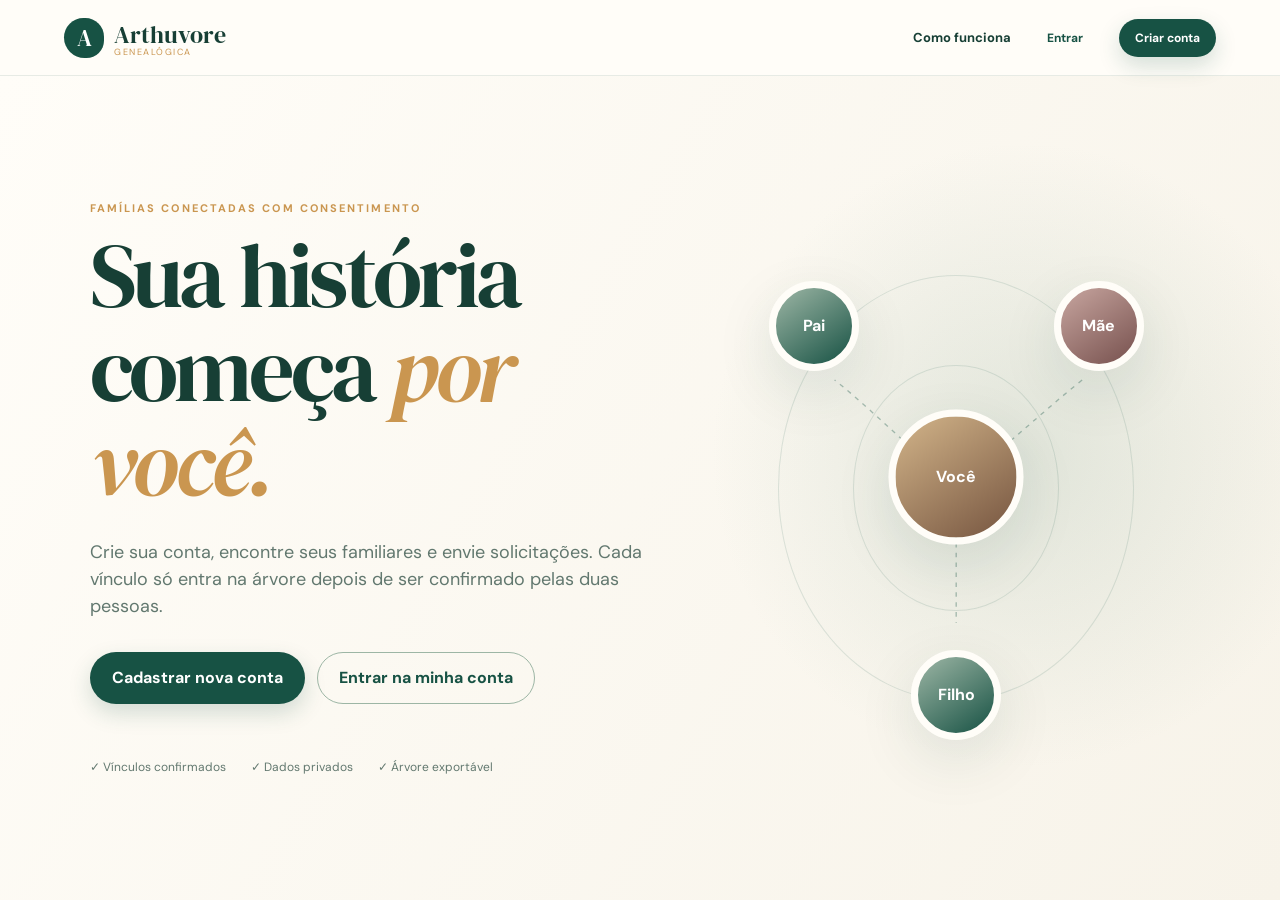
==== index.html @ c35ca026 "Use Apps Script for account authentication" ====
<!doctype html>
<html lang="pt-BR">
<head>
  <meta charset="UTF-8">
  <meta name="viewport" content="width=device-width, initial-scale=1">
  <meta name="description" content="Arthuvore Genealógica — construa sua árvore familiar por meio de conexões confirmadas.">
  <title>Arthuvore Genealógica</title>
  <link rel="preconnect" href="https://fonts.googleapis.com">
  <link rel="preconnect" href="https://fonts.gstatic.com" crossorigin>
  <link href="https://fonts.googleapis.com/css2?family=DM+Sans:wght@400;500;600;700&family=DM+Serif+Display&display=swap" rel="stylesheet">
  <link rel="stylesheet" href="styles.css">
</head>
<body>
  <header class="site-header">
    <a class="brand" href="#inicio" aria-label="Arthuvore Genealógica">
      <span class="brand-mark">A</span>
      <span>Arthuvore <small>Genealógica</small></span>
    </a>
    <nav id="public-nav">
      <a href="instrucoes.html">Como funciona</a>
      <button class="button button-ghost button-small" data-open-auth="login">Entrar</button>
      <button class="button button-primary button-small" data-open-auth="register">Criar conta</button>
    </nav>
    <nav id="private-nav" class="hidden">
      <button class="nav-notifications" id="open-requests" type="button">
        Solicitações <span id="request-badge">0</span>
      </button>
      <button class="button button-ghost button-small" id="logout-button" type="button">Sair</button>
    </nav>
  </header>

  <main>
    <section class="landing" id="public-view">
      <div class="landing-copy">
        <p class="eyebrow">Famílias conectadas com consentimento</p>
        <h1>Sua história começa <em>por você.</em></h1>
        <p>Crie sua conta, encontre seus familiares e envie solicitações. Cada vínculo só entra na árvore depois de ser confirmado pelas duas pessoas.</p>
        <div class="hero-actions">
          <button class="button button-primary" data-open-auth="register">Cadastrar nova conta</button>
          <button class="button button-secondary" data-open-auth="login">Entrar na minha conta</button>
        </div>
        <div class="trust-row">
          <span>✓ Vínculos confirmados</span>
          <span>✓ Dados privados</span>
          <span>✓ Árvore exportável</span>
        </div>
      </div>
      <div class="landing-tree" aria-hidden="true">
        <div class="tree-ring ring-one"></div>
        <div class="tree-ring ring-two"></div>
        <div class="landing-person lp-main">Você</div>
        <div class="landing-person lp-father">Pai</div>
        <div class="landing-person lp-mother">Mãe</div>
        <div class="landing-person lp-child">Filho</div>
        <svg viewBox="0 0 520 520"><path d="M260 255 C210 220 175 180 125 140 M260 255 C310 220 350 180 400 140 M260 255 C260 310 260 350 260 410"/></svg>
      </div>
    </section>

    <section class="dashboard hidden" id="dashboard">
      <aside class="dashboard-sidebar">
        <div class="profile-summary">
          <div class="profile-avatar" id="sidebar-avatar">?</div>
          <strong id="sidebar-name">Minha conta</strong>
          <span id="sidebar-meta"></span>
        </div>
        <div class="sidebar-actions">
          <button class="sidebar-button active" data-panel="tree-panel"><span>⌘</span> Minha árvore</button>
          <button class="sidebar-button" data-panel="connections-panel"><span>＋</span> Adicionar parente</button>
          <button class="sidebar-button" data-panel="requests-panel"><span>✉</span> Solicitações <i id="sidebar-badge">0</i></button>
          <button class="sidebar-button" data-panel="profile-panel"><span>○</span> Meu perfil</button>
        </div>
        <p class="sidebar-help">Cada conexão precisa ser aceita pela outra pessoa.</p>
      </aside>

      <div class="dashboard-content">
        <section class="dashboard-panel" id="tree-panel">
          <div class="panel-heading">
            <div>
              <p class="eyebrow">Visão familiar</p>
              <h2>Minha árvore</h2>
              <p>Exibindo inicialmente parentes a até três graus de distância.</p>
            </div>
            <div class="tree-controls">
              <label>Distância
                <select id="degree-select">
                  <option value="1">1 grau</option>
                  <option value="2">2 graus</option>
                  <option value="3" selected>3 graus</option>
                  <option value="4">4 graus</option>
                  <option value="5">5 graus</option>
                  <option value="6">6 graus</option>
                </select>
              </label>
              <button class="button button-secondary" id="export-svg">Exportar SVG</button>
            </div>
          </div>
          <div class="relationship-actions">
            <button class="quick-relation" data-relation="father"><span>＋</span><div><strong>Adicionar pai</strong><small id="father-status">Nenhum vínculo</small></div></button>
            <button class="quick-relation" data-relation="mother"><span>＋</span><div><strong>Adicionar mãe</strong><small id="mother-status">Nenhum vínculo</small></div></button>
            <button class="quick-relation" data-relation="child"><span>＋</span><div><strong>Adicionar filho</strong><small>Buscar e solicitar</small></div></button>
          </div>
          <div class="tree-canvas">
            <svg id="tree-svg" role="img" aria-label="Minha árvore genealógica"></svg>
            <div class="tree-empty" id="tree-empty">Seus vínculos confirmados aparecerão aqui.</div>
          </div>
        </section>

        <section class="dashboard-panel hidden" id="connections-panel">
          <div class="panel-heading">
            <div>
              <p class="eyebrow">Nova conexão</p>
              <h2>Adicionar um parente</h2>
              <p>Busque por nome e/ou ano de nascimento. A pessoa receberá uma solicitação antes do vínculo ser criado.</p>
            </div>
          </div>
          <div class="relation-picker" role="group" aria-label="Tipo de parentesco">
            <button class="relation-option selected" data-relation="father">Meu pai</button>
            <button class="relation-option" data-relation="mother">Minha mãe</button>
            <button class="relation-option" data-relation="child">Meu filho ou filha</button>
          </div>
          <div class="people-search">
            <label class="field"><span>Nome</span><input id="connection-name" placeholder="Nome ou sobrenome"></label>
            <label class="field"><span>Ano de nascimento</span><input id="connection-year" type="number" min="1800" max="2100" placeholder="Ex.: 1965"></label>
            <button class="button button-primary" id="connection-search">Buscar pessoas</button>
          </div>
          <p class="search-hint" id="connection-hint">Informe ao menos um dos filtros para começar.</p>
          <div class="connection-results" id="connection-results"></div>
        </section>

        <section class="dashboard-panel hidden" id="requests-panel">
          <div class="panel-heading">
            <div>
              <p class="eyebrow">Confirmações</p>
              <h2>Solicitações de parentesco</h2>
              <p>Aceite somente pessoas e relações que você reconhece.</p>
            </div>
          </div>
          <div class="request-tabs">
            <button class="active" data-request-tab="received">Recebidas</button>
            <button data-request-tab="sent">Enviadas</button>
          </div>
          <div class="requests-list" id="requests-list"></div>
        </section>

        <section class="dashboard-panel hidden" id="profile-panel">
          <div class="panel-heading">
            <div>
              <p class="eyebrow">Conta</p>
              <h2>Meu perfil</h2>
              <p>Estas informações ajudam seus familiares a identificar você nas buscas.</p>
            </div>
          </div>
          <form class="profile-form" id="profile-form">
            <div class="photo-field">
              <div class="photo-preview" id="profile-photo-preview"><span>+</span></div>
              <label class="button button-secondary button-small" for="profile-photo">Alterar foto</label>
              <input id="profile-photo" type="file" accept="image/jpeg,image/png,image/webp" hidden>
            </div>
            <label class="field full"><span>Nome completo</span><input id="profile-name" required maxlength="120"></label>
            <label class="field"><span>Ano de nascimento</span><input id="profile-year" required type="number" min="1800" max="2100"></label>
            <label class="field"><span>Sexo</span>
              <select id="profile-sex" required><option value="male">Masculino</option><option value="female">Feminino</option></select>
            </label>
            <label class="field full"><span>E-mail</span><input id="profile-email" type="email" disabled></label>
            <button class="button button-primary" type="submit">Salvar alterações</button>
            <p class="form-status" id="profile-status"></p>
          </form>
        </section>
      </div>
    </section>
  </main>

  <dialog id="auth-dialog">
    <form class="auth-card" id="auth-form">
      <button class="dialog-close" type="button" data-close-dialog>×</button>
      <p class="eyebrow" id="auth-eyebrow">Bem-vindo de volta</p>
      <h2 id="auth-title">Entrar na conta</h2>
      <div class="auth-register-fields hidden" id="auth-register-fields">
        <label class="field"><span>Nome completo</span><input id="auth-name" maxlength="120"></label>
        <div class="field-row">
          <label class="field"><span>Ano de nascimento</span><input id="auth-year" type="number" min="1800" max="2100"></label>
          <label class="field"><span>Sexo</span><select id="auth-sex"><option value="male">Masculino</option><option value="female">Feminino</option></select></label>
        </div>
      </div>
      <label class="field"><span>E-mail</span><input id="auth-email" type="email" required autocomplete="email"></label>
      <label class="field"><span>Senha</span><input id="auth-password" type="password" required minlength="8" autocomplete="current-password"></label>
      <button class="button button-primary full-width" id="auth-submit" type="submit">Entrar</button>
      <button class="auth-switch" id="auth-switch" type="button">Ainda não tenho conta</button>
      <p class="form-status" id="auth-status"></p>
    </form>
  </dialog>

  <dialog id="confirm-dialog">
    <form class="dialog-card" method="dialog">
      <button class="dialog-close" value="cancel">×</button>
      <p class="eyebrow">Confirmar conexão</p>
      <h2 id="confirm-title">Enviar solicitação?</h2>
      <p id="confirm-text"></p>
      <div class="dialog-actions">
        <button class="button button-secondary" value="cancel">Cancelar</button>
        <button class="button button-primary" id="confirm-send" value="default">Enviar solicitação</button>
      </div>
    </form>
  </dialog>

  <div class="toast" id="toast" role="status"></div>
  <script type="module" src="app.js"></script>
</body>
</html>
---- styles.css ----
:root {
  --ink: #173f35; --muted: #62786f; --forest: #175244; --dark: #0b392f;
  --sage: #9db6a5; --mint: #e8f0e9; --cream: #f7f3e9; --paper: #fffdf8;
  --gold: #ca9650; --line: #d9e3dc; --danger: #a44545;
  --shadow: 0 20px 60px rgba(16, 65, 52, .11); --radius: 22px;
}
* { box-sizing: border-box; }
html { scroll-behavior: smooth; }
body { margin: 0; color: var(--ink); background: var(--paper); font-family: "DM Sans", sans-serif; line-height: 1.5; }
button, input, select { font: inherit; }
button, a { -webkit-tap-highlight-color: transparent; }
a { color: inherit; text-decoration: none; }
.hidden { display: none !important; }
.site-header {
  height: 76px; padding: 0 clamp(20px, 5vw, 72px); display: flex; align-items: center; justify-content: space-between;
  position: sticky; top: 0; z-index: 20; background: rgba(255,253,248,.94); border-bottom: 1px solid rgba(23,82,68,.1); backdrop-filter: blur(15px);
}
.brand { display: flex; align-items: center; gap: 10px; font: 24px "DM Serif Display", serif; }
.brand small { display: block; margin-top: -5px; color: var(--gold); font: 9px "DM Sans"; letter-spacing: .17em; text-transform: uppercase; }
.brand-mark { width: 40px; height: 40px; display: grid; place-items: center; color: white; background: var(--forest); border-radius: 50% 48% 45% 53%; font-size: 23px; }
nav { display: flex; align-items: center; gap: 20px; font-size: 13px; font-weight: 700; }
nav a:hover { color: var(--gold); }
.button { padding: 13px 21px; border: 1px solid transparent; border-radius: 999px; cursor: pointer; font-weight: 700; transition: .2s; }
.button:hover { transform: translateY(-2px); }
.button-primary { color: white; background: var(--forest); box-shadow: 0 9px 22px rgba(23,82,68,.18); }
.button-secondary { color: var(--forest); background: transparent; border-color: var(--sage); }
.button-ghost { color: var(--forest); background: transparent; }
.button-small { padding: 9px 15px; font-size: 12px; }
.full-width { width: 100%; }
.nav-notifications { border: 0; color: var(--forest); background: none; cursor: pointer; font-weight: 700; }
.nav-notifications span, .sidebar-button i { min-width: 20px; height: 20px; padding: 0 5px; display: inline-grid; place-items: center; color: white; background: var(--gold); border-radius: 20px; font-size: 10px; font-style: normal; }
.eyebrow { margin: 0 0 12px; color: var(--gold); font-size: 11px; font-weight: 700; letter-spacing: .19em; text-transform: uppercase; }
h1, h2 { margin: 0; font-family: "DM Serif Display", serif; font-weight: 400; line-height: 1.05; }
h1 { font-size: clamp(56px, 7vw, 96px); letter-spacing: -.04em; }
h1 em { color: var(--gold); font-weight: 400; }
h2 { font-size: clamp(36px, 4vw, 55px); letter-spacing: -.025em; }

.landing {
  min-height: calc(100vh - 76px); padding: 70px clamp(24px, 7vw, 110px); display: grid;
  grid-template-columns: 1.1fr .9fr; align-items: center; gap: 60px; overflow: hidden;
  background: radial-gradient(circle at 80% 46%, rgba(157,182,165,.27), transparent 28%), linear-gradient(120deg, var(--paper), var(--cream));
}
.landing-copy > p:not(.eyebrow) { max-width: 680px; margin: 28px 0 32px; color: var(--muted); font-size: 18px; }
.hero-actions { display: flex; gap: 12px; flex-wrap: wrap; }
.trust-row { margin-top: 54px; display: flex; gap: 25px; color: var(--muted); font-size: 12px; }
.landing-tree { min-height: 560px; position: relative; }
.landing-tree svg { position: absolute; inset: 0; width: 100%; height: 100%; }
.landing-tree path { fill: none; stroke: rgba(23,82,68,.34); stroke-width: 1.5; stroke-dasharray: 5 6; }
.tree-ring { position: absolute; border: 1px solid rgba(23,82,68,.12); border-radius: 50%; }
.ring-one { inset: 12%; } .ring-two { inset: 28%; }
.landing-person {
  position: absolute; z-index: 2; width: 90px; height: 90px; display: grid; place-items: center; color: white;
  background: linear-gradient(145deg, var(--sage), var(--forest)); border: 7px solid var(--paper); border-radius: 50%; box-shadow: var(--shadow); font-weight: 700;
}
.lp-main { width: 135px; height: 135px; left: 50%; top: 48%; transform: translate(-50%,-50%); background: linear-gradient(145deg, #d3b58a, #75543f); }
.lp-father { left: 10%; top: 13%; }.lp-mother { right: 10%; top: 13%; background: linear-gradient(145deg, #c8a6a0, #76504d); }
.lp-child { left: 50%; bottom: 5%; transform: translateX(-50%); }

.dashboard { min-height: calc(100vh - 76px); display: grid; grid-template-columns: 260px 1fr; }
.dashboard-sidebar { padding: 35px 20px; color: white; background: var(--dark); }
.profile-summary { padding: 0 10px 28px; display: grid; justify-items: center; text-align: center; border-bottom: 1px solid rgba(255,255,255,.12); }
.profile-avatar, .mini-avatar {
  overflow: hidden; display: grid; place-items: center; color: white; background: var(--sage); border-radius: 50%; font-weight: 700;
}
.profile-avatar { width: 76px; height: 76px; margin-bottom: 12px; border: 4px solid rgba(255,255,255,.18); font-size: 21px; }
.profile-avatar img, .mini-avatar img, .photo-preview img { width: 100%; height: 100%; object-fit: cover; }
.profile-summary span { color: #9dbbb1; font-size: 11px; }
.sidebar-actions { display: grid; gap: 6px; margin-top: 26px; }
.sidebar-button { width: 100%; padding: 13px 12px; display: flex; align-items: center; gap: 11px; color: #bfd1ca; background: transparent; border: 0; border-radius: 10px; cursor: pointer; text-align: left; font-weight: 600; }
.sidebar-button.active, .sidebar-button:hover { color: white; background: rgba(255,255,255,.1); }
.sidebar-button i { margin-left: auto; }
.sidebar-help { margin: 40px 12px 0; color: #83a59a; font-size: 11px; }
.dashboard-content { min-width: 0; padding: 55px clamp(25px, 5vw, 70px); background: var(--cream); }
.dashboard-panel { max-width: 1250px; margin: 0 auto; }
.panel-heading { margin-bottom: 35px; display: flex; align-items: end; justify-content: space-between; gap: 30px; }
.panel-heading p:last-child { margin: 10px 0 0; color: var(--muted); }
.tree-controls { display: flex; align-items: end; gap: 10px; flex-wrap: wrap; }
.tree-controls label { display: grid; gap: 5px; color: var(--muted); font-size: 10px; font-weight: 700; text-transform: uppercase; }
select, .field input {
  min-height: 48px; padding: 0 14px; color: var(--ink); background: white; border: 1px solid var(--line); border-radius: 11px; outline: none;
}
select:focus, .field input:focus { border-color: var(--forest); box-shadow: 0 0 0 3px rgba(23,82,68,.1); }
.relationship-actions { margin-bottom: 18px; display: grid; grid-template-columns: repeat(3, 1fr); gap: 12px; }
.quick-relation { padding: 16px; display: flex; align-items: center; gap: 12px; color: var(--ink); background: var(--paper); border: 1px solid var(--line); border-radius: 14px; cursor: pointer; text-align: left; }
.quick-relation:hover { border-color: var(--gold); }
.quick-relation > span { width: 35px; height: 35px; display: grid; place-items: center; color: var(--forest); background: var(--mint); border-radius: 50%; font-size: 20px; }
.quick-relation div { display: grid; }.quick-relation small { color: var(--muted); }
.tree-canvas { min-height: 540px; position: relative; overflow: auto; background: var(--paper); border: 1px solid var(--line); border-radius: var(--radius); box-shadow: var(--shadow); }
#tree-svg { min-height: 540px; display: block; }
.tree-empty { position: absolute; inset: 0; display: grid; place-items: center; color: var(--muted); }
.tree-edge { fill: none; stroke: #9cb7ac; stroke-width: 1.5; }
.tree-node circle { fill: var(--paper); stroke: var(--forest); stroke-width: 3; }
.tree-node.focus circle { fill: var(--forest); }
.tree-node text { fill: var(--ink); font-family: "DM Sans"; text-anchor: middle; }
.tree-node.focus text { fill: white; }
.node-name { font-size: 12px; font-weight: 700; }.node-meta { fill: var(--muted); font-size: 10px; }

.relation-picker { margin-bottom: 25px; display: flex; gap: 10px; flex-wrap: wrap; }
.relation-option { padding: 12px 20px; color: var(--muted); background: white; border: 1px solid var(--line); border-radius: 999px; cursor: pointer; font-weight: 700; }
.relation-option.selected { color: white; background: var(--forest); border-color: var(--forest); }
.people-search { padding: 25px; display: grid; grid-template-columns: 1fr 220px auto; align-items: end; gap: 15px; background: var(--paper); border: 1px solid var(--line); border-radius: var(--radius); }
.field { display: grid; gap: 7px; }.field > span { color: var(--muted); font-size: 11px; font-weight: 700; }
.search-hint { color: var(--muted); font-size: 12px; }
.connection-results, .requests-list { display: grid; gap: 10px; }
.connection-card, .request-card { padding: 18px 20px; display: flex; align-items: center; justify-content: space-between; gap: 20px; background: var(--paper); border: 1px solid var(--line); border-radius: 15px; }
.result-person { display: flex; align-items: center; gap: 13px; }
.mini-avatar { width: 48px; height: 48px; flex: 0 0 48px; }
.result-person > div:last-child { display: grid; }.result-person span { color: var(--muted); font-size: 12px; }
.empty-card { padding: 40px; color: var(--muted); background: rgba(255,255,255,.5); border: 1px dashed var(--sage); border-radius: 15px; text-align: center; }
.request-tabs { margin-bottom: 20px; display: flex; gap: 15px; border-bottom: 1px solid var(--line); }
.request-tabs button { padding: 12px 2px; color: var(--muted); background: none; border: 0; border-bottom: 2px solid transparent; cursor: pointer; font-weight: 700; }
.request-tabs button.active { color: var(--forest); border-color: var(--forest); }
.request-actions { display: flex; align-items: center; gap: 8px; }
.request-status { padding: 6px 10px; border-radius: 20px; font-size: 10px; font-weight: 700; text-transform: uppercase; }
.status-pending { color: #8a642f; background: #faedcf; }.status-accepted { color: var(--forest); background: var(--mint); }.status-rejected { color: var(--danger); background: #f7dfdf; }
.profile-form { max-width: 760px; padding: 30px; display: grid; grid-template-columns: 1fr 1fr; gap: 20px; background: var(--paper); border: 1px solid var(--line); border-radius: var(--radius); box-shadow: var(--shadow); }
.full { grid-column: 1 / -1; }
.photo-field { grid-column: 1 / -1; display: flex; align-items: center; gap: 12px; }
.photo-preview { width: 72px; height: 72px; overflow: hidden; display: grid; place-items: center; background: var(--mint); border-radius: 50%; font-weight: 700; }

dialog { width: min(520px, calc(100% - 28px)); padding: 0; border: 0; border-radius: var(--radius); box-shadow: 0 30px 100px rgba(0,0,0,.3); }
dialog::backdrop { background: rgba(7,35,29,.65); backdrop-filter: blur(5px); }
.auth-card, .dialog-card { position: relative; padding: 34px; display: grid; gap: 17px; }
.dialog-close { position: absolute; right: 16px; top: 12px; border: 0; color: var(--muted); background: none; cursor: pointer; font-size: 28px; }
.auth-card h2, .dialog-card h2 { font-size: 40px; }
.field-row { display: grid; grid-template-columns: 1fr 1fr; gap: 12px; }
.auth-switch { border: 0; color: var(--forest); background: none; cursor: pointer; font-weight: 700; }
.dialog-actions { display: flex; justify-content: flex-end; gap: 10px; }
.form-status { min-height: 18px; margin: 0; color: var(--muted); font-size: 12px; }.form-status.error { color: var(--danger); }.form-status.success { color: var(--forest); }
.toast { position: fixed; right: 20px; bottom: 20px; z-index: 50; padding: 13px 18px; color: white; background: var(--forest); border-radius: 12px; box-shadow: var(--shadow); opacity: 0; transform: translateY(15px); pointer-events: none; transition: .25s; }
.toast.show { opacity: 1; transform: none; }

@media (max-width: 960px) {
  .landing { grid-template-columns: 1fr; }.landing-tree { min-height: 430px; }
  .dashboard { grid-template-columns: 1fr; }.dashboard-sidebar { padding: 15px; position: sticky; top: 76px; z-index: 10; }
  .profile-summary, .sidebar-help { display: none; }.sidebar-actions { margin: 0; grid-template-columns: repeat(4, 1fr); }
  .sidebar-button { justify-content: center; font-size: 0; }.sidebar-button span { font-size: 18px; }
  .people-search { grid-template-columns: 1fr 1fr; }.people-search .button { grid-column: 1 / -1; }
  .panel-heading { align-items: start; flex-direction: column; }.relationship-actions { grid-template-columns: 1fr; }
}
@media (max-width: 640px) {
  .site-header { padding: 0 14px; }.brand { font-size: 19px; }#public-nav > a { display: none; }
  .landing { min-height: auto; padding: 55px 20px; }.landing-tree { min-height: 350px; }.landing-person { width: 70px; height: 70px; font-size: 12px; }.lp-main { width: 105px; height: 105px; }
  .trust-row { align-items: start; flex-direction: column; gap: 9px; }.dashboard-content { padding: 40px 18px; }
  .sidebar-actions { gap: 3px; }.people-search, .profile-form { grid-template-columns: 1fr; padding: 20px; }
  .people-search .button, .full, .photo-field { grid-column: 1; }.connection-card, .request-card { align-items: stretch; flex-direction: column; }
  .request-actions { justify-content: flex-end; }.field-row { grid-template-columns: 1fr; }
}
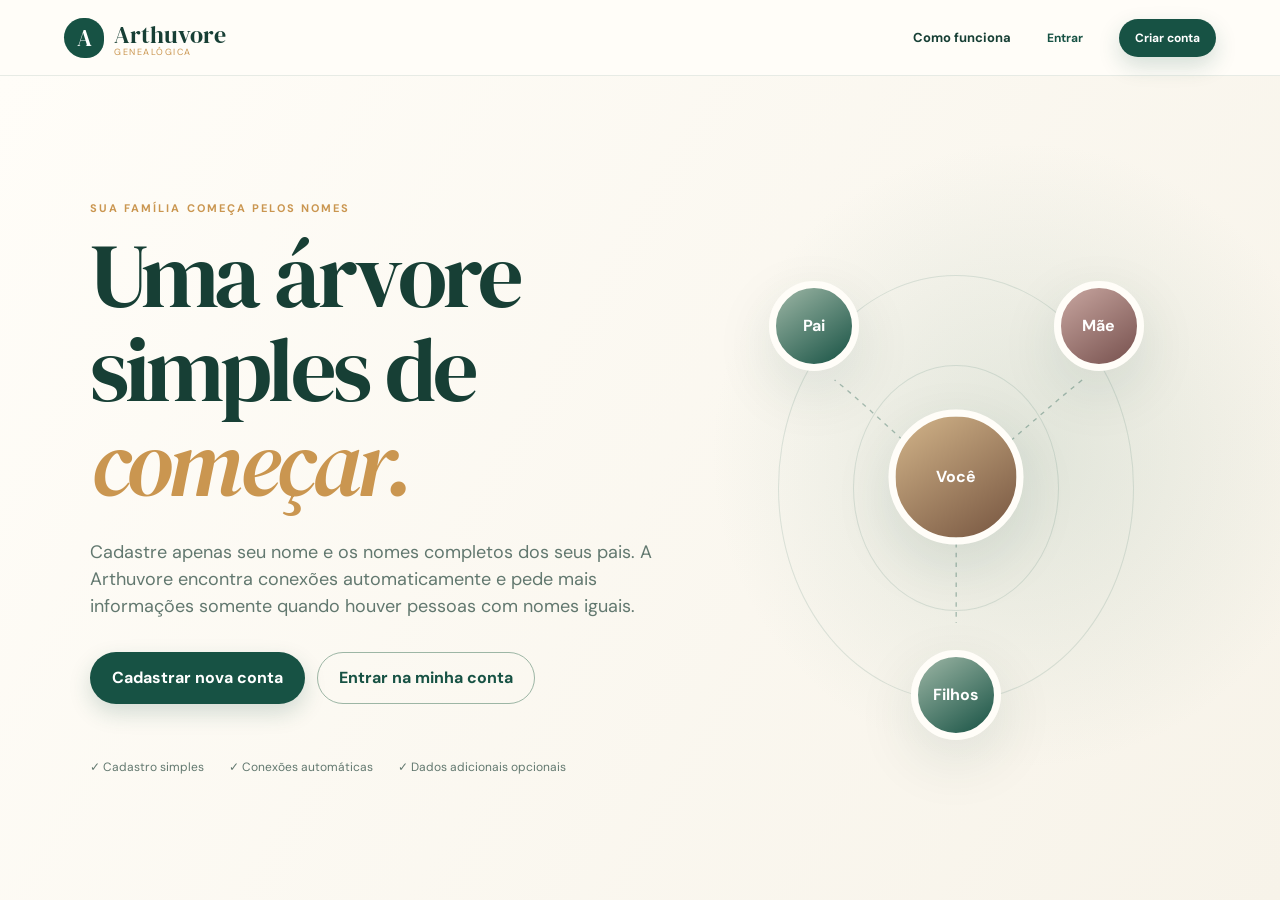
==== commit 1c8a2da9: "Match family relationships by names and optional details" ====
--- a/index.html
+++ b/index.html
@@ -3,12 +3,12 @@
 <head>
   <meta charset="UTF-8">
   <meta name="viewport" content="width=device-width, initial-scale=1">
-  <meta name="description" content="Arthuvore Genealógica — construa sua árvore familiar por meio de conexões confirmadas.">
+  <meta name="description" content="Arthuvore Genealógica — construa sua árvore familiar pelo nome das pessoas.">
   <title>Arthuvore Genealógica</title>
   <link rel="preconnect" href="https://fonts.googleapis.com">
   <link rel="preconnect" href="https://fonts.gstatic.com" crossorigin>
   <link href="https://fonts.googleapis.com/css2?family=DM+Sans:wght@400;500;600;700&family=DM+Serif+Display&display=swap" rel="stylesheet">
-  <link rel="stylesheet" href="styles.css">
+  <link rel="stylesheet" href="styles.css?v=20260618-3">
 </head>
 <body>
   <header class="site-header">
@@ -22,9 +22,6 @@
       <button class="button button-primary button-small" data-open-auth="register">Criar conta</button>
     </nav>
     <nav id="private-nav" class="hidden">
-      <button class="nav-notifications" id="open-requests" type="button">
-        Solicitações <span id="request-badge">0</span>
-      </button>
       <button class="button button-ghost button-small" id="logout-button" type="button">Sair</button>
     </nav>
   </header>
@@ -32,26 +29,25 @@
   <main>
     <section class="landing" id="public-view">
       <div class="landing-copy">
-        <p class="eyebrow">Famílias conectadas com consentimento</p>
-        <h1>Sua história começa <em>por você.</em></h1>
-        <p>Crie sua conta, encontre seus familiares e envie solicitações. Cada vínculo só entra na árvore depois de ser confirmado pelas duas pessoas.</p>
+        <p class="eyebrow">Sua família começa pelos nomes</p>
+        <h1>Uma árvore simples de <em>começar.</em></h1>
+        <p>Cadastre apenas seu nome e os nomes completos dos seus pais. A Arthuvore encontra conexões automaticamente e pede mais informações somente quando houver pessoas com nomes iguais.</p>
         <div class="hero-actions">
           <button class="button button-primary" data-open-auth="register">Cadastrar nova conta</button>
           <button class="button button-secondary" data-open-auth="login">Entrar na minha conta</button>
         </div>
         <div class="trust-row">
-          <span>✓ Vínculos confirmados</span>
-          <span>✓ Dados privados</span>
-          <span>✓ Árvore exportável</span>
+          <span>✓ Cadastro simples</span>
+          <span>✓ Conexões automáticas</span>
+          <span>✓ Dados adicionais opcionais</span>
         </div>
       </div>
       <div class="landing-tree" aria-hidden="true">
-        <div class="tree-ring ring-one"></div>
-        <div class="tree-ring ring-two"></div>
+        <div class="tree-ring ring-one"></div><div class="tree-ring ring-two"></div>
         <div class="landing-person lp-main">Você</div>
         <div class="landing-person lp-father">Pai</div>
         <div class="landing-person lp-mother">Mãe</div>
-        <div class="landing-person lp-child">Filho</div>
+        <div class="landing-person lp-child">Filhos</div>
         <svg viewBox="0 0 520 520"><path d="M260 255 C210 220 175 180 125 140 M260 255 C310 220 350 180 400 140 M260 255 C260 310 260 350 260 410"/></svg>
       </div>
     </section>
@@ -65,11 +61,9 @@
         </div>
         <div class="sidebar-actions">
           <button class="sidebar-button active" data-panel="tree-panel"><span>⌘</span> Minha árvore</button>
-          <button class="sidebar-button" data-panel="connections-panel"><span>＋</span> Adicionar parente</button>
-          <button class="sidebar-button" data-panel="requests-panel"><span>✉</span> Solicitações <i id="sidebar-badge">0</i></button>
-          <button class="sidebar-button" data-panel="profile-panel"><span>○</span> Meu perfil</button>
+          <button class="sidebar-button" data-panel="profile-panel"><span>○</span> Meus dados</button>
         </div>
-        <p class="sidebar-help">Cada conexão precisa ser aceita pela outra pessoa.</p>
+        <p class="sidebar-help">Quanto mais detalhes opcionais forem informados, mais precisa será a correspondência.</p>
       </aside>
 
       <div class="dashboard-content">
@@ -78,92 +72,82 @@
             <div>
               <p class="eyebrow">Visão familiar</p>
               <h2>Minha árvore</h2>
-              <p>Exibindo inicialmente parentes a até três graus de distância.</p>
+              <p>Exibindo inicialmente familiares a até três graus de distância.</p>
             </div>
             <div class="tree-controls">
               <label>Distância
                 <select id="degree-select">
-                  <option value="1">1 grau</option>
-                  <option value="2">2 graus</option>
-                  <option value="3" selected>3 graus</option>
-                  <option value="4">4 graus</option>
-                  <option value="5">5 graus</option>
-                  <option value="6">6 graus</option>
+                  <option value="1">1 grau</option><option value="2">2 graus</option>
+                  <option value="3" selected>3 graus</option><option value="4">4 graus</option>
+                  <option value="5">5 graus</option><option value="6">6 graus</option>
                 </select>
               </label>
               <button class="button button-secondary" id="export-svg">Exportar SVG</button>
             </div>
           </div>
-          <div class="relationship-actions">
-            <button class="quick-relation" data-relation="father"><span>＋</span><div><strong>Adicionar pai</strong><small id="father-status">Nenhum vínculo</small></div></button>
-            <button class="quick-relation" data-relation="mother"><span>＋</span><div><strong>Adicionar mãe</strong><small id="mother-status">Nenhum vínculo</small></div></button>
-            <button class="quick-relation" data-relation="child"><span>＋</span><div><strong>Adicionar filho</strong><small>Buscar e solicitar</small></div></button>
+
+          <div class="ambiguity-banner hidden" id="ambiguity-banner">
+            <strong>Precisamos de mais informações</strong>
+            <p id="ambiguity-message"></p>
+            <button class="button button-secondary button-small" data-panel="profile-panel">Adicionar detalhes</button>
           </div>
+
+          <div class="parent-summary">
+            <article><span>Pai</span><strong id="father-status">Não informado</strong><small id="father-detail"></small></article>
+            <article><span>Mãe</span><strong id="mother-status">Não informada</strong><small id="mother-detail"></small></article>
+          </div>
+
           <div class="tree-canvas">
             <svg id="tree-svg" role="img" aria-label="Minha árvore genealógica"></svg>
-            <div class="tree-empty" id="tree-empty">Seus vínculos confirmados aparecerão aqui.</div>
+            <div class="tree-empty" id="tree-empty">As conexões encontradas aparecerão aqui.</div>
           </div>
-        </section>
-
-        <section class="dashboard-panel hidden" id="connections-panel">
-          <div class="panel-heading">
-            <div>
-              <p class="eyebrow">Nova conexão</p>
-              <h2>Adicionar um parente</h2>
-              <p>Busque por nome e/ou ano de nascimento. A pessoa receberá uma solicitação antes do vínculo ser criado.</p>
-            </div>
-          </div>
-          <div class="relation-picker" role="group" aria-label="Tipo de parentesco">
-            <button class="relation-option selected" data-relation="father">Meu pai</button>
-            <button class="relation-option" data-relation="mother">Minha mãe</button>
-            <button class="relation-option" data-relation="child">Meu filho ou filha</button>
-          </div>
-          <div class="people-search">
-            <label class="field"><span>Nome</span><input id="connection-name" placeholder="Nome ou sobrenome"></label>
-            <label class="field"><span>Ano de nascimento</span><input id="connection-year" type="number" min="1800" max="2100" placeholder="Ex.: 1965"></label>
-            <button class="button button-primary" id="connection-search">Buscar pessoas</button>
-          </div>
-          <p class="search-hint" id="connection-hint">Informe ao menos um dos filtros para começar.</p>
-          <div class="connection-results" id="connection-results"></div>
-        </section>
-
-        <section class="dashboard-panel hidden" id="requests-panel">
-          <div class="panel-heading">
-            <div>
-              <p class="eyebrow">Confirmações</p>
-              <h2>Solicitações de parentesco</h2>
-              <p>Aceite somente pessoas e relações que você reconhece.</p>
-            </div>
-          </div>
-          <div class="request-tabs">
-            <button class="active" data-request-tab="received">Recebidas</button>
-            <button data-request-tab="sent">Enviadas</button>
-          </div>
-          <div class="requests-list" id="requests-list"></div>
         </section>
 
         <section class="dashboard-panel hidden" id="profile-panel">
           <div class="panel-heading">
             <div>
-              <p class="eyebrow">Conta</p>
-              <h2>Meu perfil</h2>
-              <p>Estas informações ajudam seus familiares a identificar você nas buscas.</p>
+              <p class="eyebrow">Edição</p>
+              <h2>Meus dados</h2>
+              <p>Nome e parentes são os únicos dados obrigatórios. Datas e documentos são opcionais e ajudam a diferenciar homônimos.</p>
             </div>
           </div>
-          <form class="profile-form" id="profile-form">
-            <div class="photo-field">
-              <div class="photo-preview" id="profile-photo-preview"><span>+</span></div>
-              <label class="button button-secondary button-small" for="profile-photo">Alterar foto</label>
-              <input id="profile-photo" type="file" accept="image/jpeg,image/png,image/webp" hidden>
+
+          <form class="profile-form expanded-profile" id="profile-form">
+            <div class="form-section-title full">
+              <span>Seu perfil</span>
+              <p>Informações que ajudam seus parentes a encontrar a pessoa correta.</p>
             </div>
-            <label class="field full"><span>Nome completo</span><input id="profile-name" required maxlength="120"></label>
-            <label class="field"><span>Ano de nascimento</span><input id="profile-year" required type="number" min="1800" max="2100"></label>
-            <label class="field"><span>Sexo</span>
-              <select id="profile-sex" required><option value="male">Masculino</option><option value="female">Feminino</option></select>
-            </label>
+            <label class="field full"><span>Seu nome completo *</span><input id="profile-name" required maxlength="120"></label>
+            <label class="field"><span>Ano de nascimento</span><input id="profile-year" type="number" min="1800" max="2100" placeholder="Opcional"></label>
+            <label class="field"><span>Mês de nascimento</span><select id="profile-month"><option value="">Não informado</option></select></label>
+            <label class="field"><span>Dia de nascimento</span><input id="profile-day" type="number" min="1" max="31" placeholder="Opcional"></label>
+            <label class="field"><span>Documento de identificação</span><input id="profile-document" maxlength="40" placeholder="Opcional e privado"></label>
             <label class="field full"><span>E-mail</span><input id="profile-email" type="email" disabled></label>
-            <button class="button button-primary" type="submit">Salvar alterações</button>
-            <p class="form-status" id="profile-status"></p>
+
+            <div class="form-section-title full">
+              <span>Seu pai</span>
+              <p>Se houver mais de uma pessoa com o mesmo nome, adicione os detalhes que souber.</p>
+            </div>
+            <label class="field full"><span>Nome completo do pai *</span><input id="father-name" required maxlength="120"></label>
+            <label class="field"><span>Ano de nascimento do pai</span><input id="father-year" type="number" min="1800" max="2100" placeholder="Opcional"></label>
+            <label class="field"><span>Mês</span><select id="father-month"><option value="">Não informado</option></select></label>
+            <label class="field"><span>Dia</span><input id="father-day" type="number" min="1" max="31" placeholder="Opcional"></label>
+            <label class="field"><span>Documento do pai</span><input id="father-document" maxlength="40" placeholder="Opcional"></label>
+
+            <div class="form-section-title full">
+              <span>Sua mãe</span>
+              <p>Os mesmos detalhes podem ser usados para diferenciar pessoas com nomes iguais.</p>
+            </div>
+            <label class="field full"><span>Nome completo da mãe *</span><input id="mother-name" required maxlength="120"></label>
+            <label class="field"><span>Ano de nascimento da mãe</span><input id="mother-year" type="number" min="1800" max="2100" placeholder="Opcional"></label>
+            <label class="field"><span>Mês</span><select id="mother-month"><option value="">Não informado</option></select></label>
+            <label class="field"><span>Dia</span><input id="mother-day" type="number" min="1" max="31" placeholder="Opcional"></label>
+            <label class="field"><span>Documento da mãe</span><input id="mother-document" maxlength="40" placeholder="Opcional"></label>
+
+            <div class="full profile-actions">
+              <button class="button button-primary" type="submit">Salvar e recalcular árvore</button>
+              <p class="form-status" id="profile-status"></p>
+            </div>
           </form>
         </section>
       </div>
@@ -176,34 +160,20 @@
       <p class="eyebrow" id="auth-eyebrow">Bem-vindo de volta</p>
       <h2 id="auth-title">Entrar na conta</h2>
       <div class="auth-register-fields hidden" id="auth-register-fields">
-        <label class="field"><span>Nome completo</span><input id="auth-name" maxlength="120"></label>
-        <div class="field-row">
-          <label class="field"><span>Ano de nascimento</span><input id="auth-year" type="number" min="1800" max="2100"></label>
-          <label class="field"><span>Sexo</span><select id="auth-sex"><option value="male">Masculino</option><option value="female">Feminino</option></select></label>
-        </div>
+        <label class="field"><span>Seu nome completo</span><input id="auth-name" maxlength="120"></label>
+        <label class="field"><span>Nome completo do seu pai</span><input id="auth-father-name" maxlength="120"></label>
+        <label class="field"><span>Nome completo da sua mãe</span><input id="auth-mother-name" maxlength="120"></label>
       </div>
       <label class="field"><span>E-mail</span><input id="auth-email" type="email" required autocomplete="email"></label>
       <label class="field"><span>Senha</span><input id="auth-password" type="password" required minlength="8" autocomplete="current-password"></label>
+      <label class="field" id="auth-confirm-field"><span>Confirmar senha</span><input id="auth-confirm-password" type="password" minlength="8" autocomplete="new-password"></label>
       <button class="button button-primary full-width" id="auth-submit" type="submit">Entrar</button>
       <button class="auth-switch" id="auth-switch" type="button">Ainda não tenho conta</button>
       <p class="form-status" id="auth-status"></p>
     </form>
   </dialog>
 
-  <dialog id="confirm-dialog">
-    <form class="dialog-card" method="dialog">
-      <button class="dialog-close" value="cancel">×</button>
-      <p class="eyebrow">Confirmar conexão</p>
-      <h2 id="confirm-title">Enviar solicitação?</h2>
-      <p id="confirm-text"></p>
-      <div class="dialog-actions">
-        <button class="button button-secondary" value="cancel">Cancelar</button>
-        <button class="button button-primary" id="confirm-send" value="default">Enviar solicitação</button>
-      </div>
-    </form>
-  </dialog>
-
   <div class="toast" id="toast" role="status"></div>
-  <script type="module" src="app.js"></script>
+  <script type="module" src="app.js?v=20260618-3"></script>
 </body>
 </html>
--- a/styles.css
+++ b/styles.css
@@ -114,13 +114,30 @@
 .request-status { padding: 6px 10px; border-radius: 20px; font-size: 10px; font-weight: 700; text-transform: uppercase; }
 .status-pending { color: #8a642f; background: #faedcf; }.status-accepted { color: var(--forest); background: var(--mint); }.status-rejected { color: var(--danger); background: #f7dfdf; }
 .profile-form { max-width: 760px; padding: 30px; display: grid; grid-template-columns: 1fr 1fr; gap: 20px; background: var(--paper); border: 1px solid var(--line); border-radius: var(--radius); box-shadow: var(--shadow); }
+.expanded-profile { max-width: 900px; }
 .full { grid-column: 1 / -1; }
 .photo-field { grid-column: 1 / -1; display: flex; align-items: center; gap: 12px; }
 .photo-preview { width: 72px; height: 72px; overflow: hidden; display: grid; place-items: center; background: var(--mint); border-radius: 50%; font-weight: 700; }
+.form-section-title { margin-top: 15px; padding-top: 25px; border-top: 1px solid var(--line); }
+.form-section-title:first-child { margin-top: 0; padding-top: 0; border-top: 0; }
+.form-section-title span { font: 26px "DM Serif Display", serif; }
+.form-section-title p { margin: 3px 0 0; color: var(--muted); font-size: 12px; }
+.profile-actions { display: flex; align-items: center; gap: 16px; flex-wrap: wrap; }
+.parent-summary { margin-bottom: 18px; display: grid; grid-template-columns: 1fr 1fr; gap: 12px; }
+.parent-summary article { padding: 17px 20px; display: grid; background: var(--paper); border: 1px solid var(--line); border-radius: 14px; }
+.parent-summary span { color: var(--gold); font-size: 10px; font-weight: 700; letter-spacing: .14em; text-transform: uppercase; }
+.parent-summary strong { margin-top: 3px; }.parent-summary small { color: var(--muted); }
+.ambiguity-banner { margin-bottom: 18px; padding: 18px 20px; display: grid; grid-template-columns: 1fr auto; align-items: center; gap: 4px 20px; color: #6f4b1f; background: #fff3d8; border: 1px solid #e8c98b; border-radius: 14px; }
+.ambiguity-banner p { margin: 0; font-size: 13px; }.ambiguity-banner .button { grid-column: 2; grid-row: 1 / 3; }
+.tree-node.placeholder rect { fill: var(--cream); stroke: var(--gold); stroke-width: 2; stroke-dasharray: 6 4; }
+.tree-node.placeholder.ambiguous rect { fill: #fff3d8; stroke: #b67829; }
+.tree-node .question-mark { fill: var(--gold); font-size: 18px; font-weight: 700; }
 
 dialog { width: min(520px, calc(100% - 28px)); padding: 0; border: 0; border-radius: var(--radius); box-shadow: 0 30px 100px rgba(0,0,0,.3); }
 dialog::backdrop { background: rgba(7,35,29,.65); backdrop-filter: blur(5px); }
 .auth-card, .dialog-card { position: relative; padding: 34px; display: grid; gap: 17px; }
+#auth-confirm-field { display: none; }
+#auth-form[data-mode="register"] #auth-confirm-field { display: grid; }
 .dialog-close { position: absolute; right: 16px; top: 12px; border: 0; color: var(--muted); background: none; cursor: pointer; font-size: 28px; }
 .auth-card h2, .dialog-card h2 { font-size: 40px; }
 .field-row { display: grid; grid-template-columns: 1fr 1fr; gap: 12px; }
@@ -133,7 +150,7 @@
 @media (max-width: 960px) {
   .landing { grid-template-columns: 1fr; }.landing-tree { min-height: 430px; }
   .dashboard { grid-template-columns: 1fr; }.dashboard-sidebar { padding: 15px; position: sticky; top: 76px; z-index: 10; }
-  .profile-summary, .sidebar-help { display: none; }.sidebar-actions { margin: 0; grid-template-columns: repeat(4, 1fr); }
+  .profile-summary, .sidebar-help { display: none; }.sidebar-actions { margin: 0; grid-template-columns: repeat(2, 1fr); }
   .sidebar-button { justify-content: center; font-size: 0; }.sidebar-button span { font-size: 18px; }
   .people-search { grid-template-columns: 1fr 1fr; }.people-search .button { grid-column: 1 / -1; }
   .panel-heading { align-items: start; flex-direction: column; }.relationship-actions { grid-template-columns: 1fr; }
@@ -145,4 +162,6 @@
   .sidebar-actions { gap: 3px; }.people-search, .profile-form { grid-template-columns: 1fr; padding: 20px; }
   .people-search .button, .full, .photo-field { grid-column: 1; }.connection-card, .request-card { align-items: stretch; flex-direction: column; }
   .request-actions { justify-content: flex-end; }.field-row { grid-template-columns: 1fr; }
+  .parent-summary { grid-template-columns: 1fr; }
+  .ambiguity-banner { grid-template-columns: 1fr; }.ambiguity-banner .button { grid-column: 1; grid-row: auto; justify-self: start; }
 }
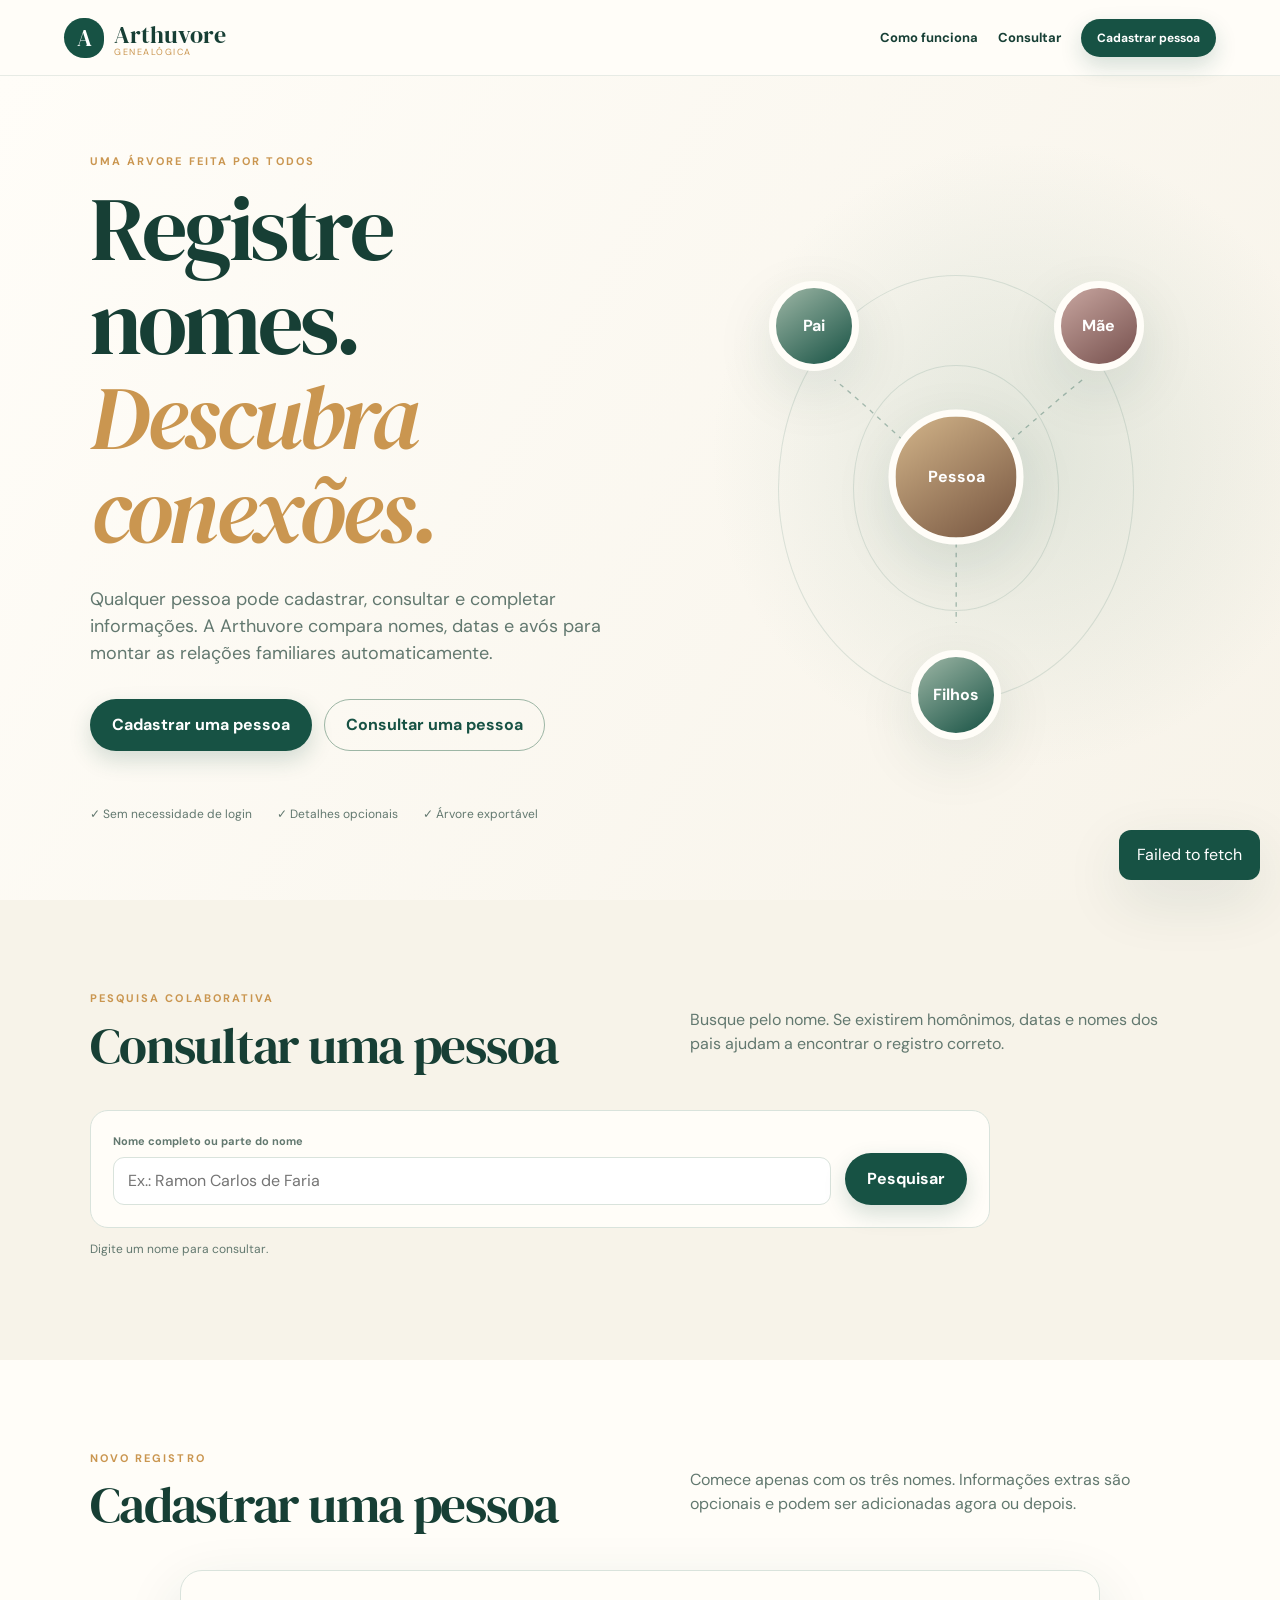
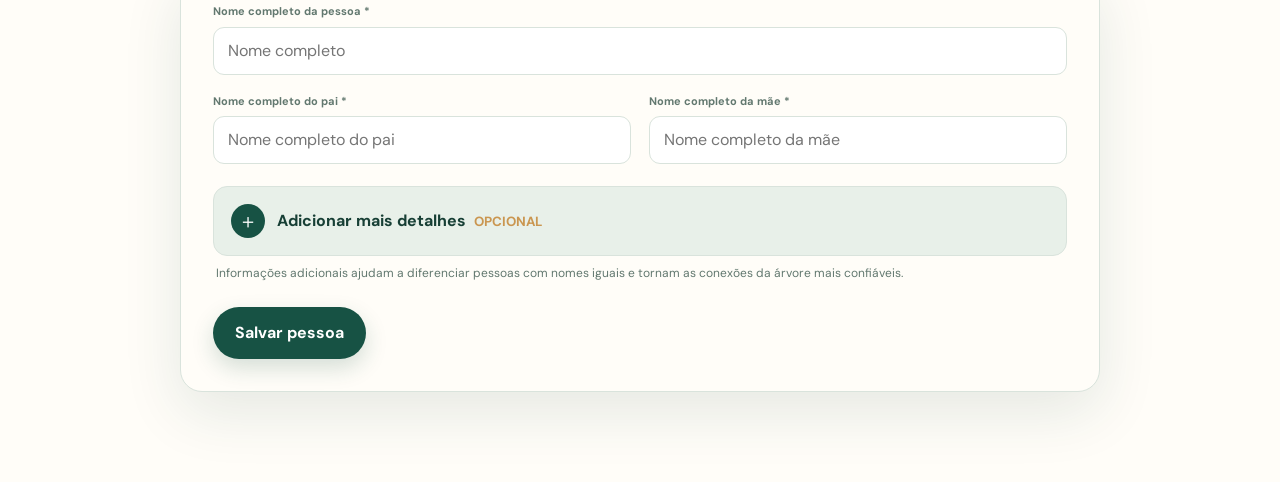
==== commit 09ae78e4: "Simplify into a collaborative public family tree" ====
--- a/index.html
+++ b/index.html
@@ -3,177 +3,121 @@
 <head>
   <meta charset="UTF-8">
   <meta name="viewport" content="width=device-width, initial-scale=1">
-  <meta name="description" content="Arthuvore Genealógica — construa sua árvore familiar pelo nome das pessoas.">
+  <meta name="description" content="Arthuvore Genealógica — uma árvore familiar colaborativa.">
   <title>Arthuvore Genealógica</title>
   <link rel="preconnect" href="https://fonts.googleapis.com">
   <link rel="preconnect" href="https://fonts.gstatic.com" crossorigin>
   <link href="https://fonts.googleapis.com/css2?family=DM+Sans:wght@400;500;600;700&family=DM+Serif+Display&display=swap" rel="stylesheet">
-  <link rel="stylesheet" href="styles.css?v=20260618-3">
+  <link rel="stylesheet" href="styles.css?v=20260618-4">
 </head>
 <body>
   <header class="site-header">
-    <a class="brand" href="#inicio" aria-label="Arthuvore Genealógica">
-      <span class="brand-mark">A</span>
-      <span>Arthuvore <small>Genealógica</small></span>
-    </a>
-    <nav id="public-nav">
+    <a class="brand" href="#inicio"><span class="brand-mark">A</span><span>Arthuvore <small>Genealógica</small></span></a>
+    <nav>
       <a href="instrucoes.html">Como funciona</a>
-      <button class="button button-ghost button-small" data-open-auth="login">Entrar</button>
-      <button class="button button-primary button-small" data-open-auth="register">Criar conta</button>
-    </nav>
-    <nav id="private-nav" class="hidden">
-      <button class="button button-ghost button-small" id="logout-button" type="button">Sair</button>
+      <a href="#consultar">Consultar</a>
+      <a class="button button-primary button-small" href="#cadastrar">Cadastrar pessoa</a>
     </nav>
   </header>
 
   <main>
-    <section class="landing" id="public-view">
+    <section class="landing" id="inicio">
       <div class="landing-copy">
-        <p class="eyebrow">Sua família começa pelos nomes</p>
-        <h1>Uma árvore simples de <em>começar.</em></h1>
-        <p>Cadastre apenas seu nome e os nomes completos dos seus pais. A Arthuvore encontra conexões automaticamente e pede mais informações somente quando houver pessoas com nomes iguais.</p>
+        <p class="eyebrow">Uma árvore feita por todos</p>
+        <h1>Registre nomes.<br><em>Descubra conexões.</em></h1>
+        <p>Qualquer pessoa pode cadastrar, consultar e completar informações. A Arthuvore compara nomes, datas e avós para montar as relações familiares automaticamente.</p>
         <div class="hero-actions">
-          <button class="button button-primary" data-open-auth="register">Cadastrar nova conta</button>
-          <button class="button button-secondary" data-open-auth="login">Entrar na minha conta</button>
+          <a class="button button-primary" href="#cadastrar">Cadastrar uma pessoa</a>
+          <a class="button button-secondary" href="#consultar">Consultar uma pessoa</a>
         </div>
-        <div class="trust-row">
-          <span>✓ Cadastro simples</span>
-          <span>✓ Conexões automáticas</span>
-          <span>✓ Dados adicionais opcionais</span>
-        </div>
+        <div class="trust-row"><span>✓ Sem necessidade de login</span><span>✓ Detalhes opcionais</span><span>✓ Árvore exportável</span></div>
       </div>
       <div class="landing-tree" aria-hidden="true">
         <div class="tree-ring ring-one"></div><div class="tree-ring ring-two"></div>
-        <div class="landing-person lp-main">Você</div>
-        <div class="landing-person lp-father">Pai</div>
-        <div class="landing-person lp-mother">Mãe</div>
-        <div class="landing-person lp-child">Filhos</div>
+        <div class="landing-person lp-main">Pessoa</div><div class="landing-person lp-father">Pai</div>
+        <div class="landing-person lp-mother">Mãe</div><div class="landing-person lp-child">Filhos</div>
         <svg viewBox="0 0 520 520"><path d="M260 255 C210 220 175 180 125 140 M260 255 C310 220 350 180 400 140 M260 255 C260 310 260 350 260 410"/></svg>
       </div>
     </section>
 
-    <section class="dashboard hidden" id="dashboard">
-      <aside class="dashboard-sidebar">
-        <div class="profile-summary">
-          <div class="profile-avatar" id="sidebar-avatar">?</div>
-          <strong id="sidebar-name">Minha conta</strong>
-          <span id="sidebar-meta"></span>
+    <section class="public-section search-area" id="consultar">
+      <div class="section-heading">
+        <div><p class="eyebrow">Pesquisa colaborativa</p><h2>Consultar uma pessoa</h2></div>
+        <p>Busque pelo nome. Se existirem homônimos, datas e nomes dos pais ajudam a encontrar o registro correto.</p>
+      </div>
+      <div class="search-box">
+        <label class="field"><span>Nome completo ou parte do nome</span><input id="search-name" type="search" placeholder="Ex.: Ramon Carlos de Faria"></label>
+        <button class="button button-primary" id="search-button" type="button">Pesquisar</button>
+      </div>
+      <p class="search-hint" id="search-status">Digite um nome para consultar.</p>
+      <div class="people-results" id="people-results"></div>
+    </section>
+
+    <section class="public-section form-area" id="cadastrar">
+      <div class="section-heading">
+        <div><p class="eyebrow">Novo registro</p><h2 id="form-title">Cadastrar uma pessoa</h2></div>
+        <p>Comece apenas com os três nomes. Informações extras são opcionais e podem ser adicionadas agora ou depois.</p>
+      </div>
+
+      <form class="collaborative-form" id="person-form">
+        <input id="record-id" type="hidden">
+        <div class="basic-fields">
+          <label class="field full"><span>Nome completo da pessoa *</span><input id="person-name" required maxlength="120" placeholder="Nome completo"></label>
+          <label class="field"><span>Nome completo do pai *</span><input id="father-name" required maxlength="120" placeholder="Nome completo do pai"></label>
+          <label class="field"><span>Nome completo da mãe *</span><input id="mother-name" required maxlength="120" placeholder="Nome completo da mãe"></label>
         </div>
-        <div class="sidebar-actions">
-          <button class="sidebar-button active" data-panel="tree-panel"><span>⌘</span> Minha árvore</button>
-          <button class="sidebar-button" data-panel="profile-panel"><span>○</span> Meus dados</button>
-        </div>
-        <p class="sidebar-help">Quanto mais detalhes opcionais forem informados, mais precisa será a correspondência.</p>
-      </aside>
 
-      <div class="dashboard-content">
-        <section class="dashboard-panel" id="tree-panel">
-          <div class="panel-heading">
-            <div>
-              <p class="eyebrow">Visão familiar</p>
-              <h2>Minha árvore</h2>
-              <p>Exibindo inicialmente familiares a até três graus de distância.</p>
+        <button class="optional-toggle" id="toggle-details" type="button" aria-expanded="false">
+          <span>＋</span><div><strong>Adicionar mais detalhes</strong><small>Opcional</small></div>
+        </button>
+        <p class="optional-description">Informações adicionais ajudam a diferenciar pessoas com nomes iguais e tornam as conexões da árvore mais confiáveis.</p>
+
+        <div class="optional-panel hidden" id="details-panel">
+          <label class="field"><span>Data de nascimento da pessoa</span><input id="person-birth-date" type="date"></label>
+          <label class="field"><span>Data de nascimento do pai</span><input id="father-birth-date" type="date"></label>
+          <label class="field"><span>Data de nascimento da mãe</span><input id="mother-birth-date" type="date"></label>
+
+          <button class="optional-toggle full" id="toggle-grandparents" type="button" aria-expanded="false">
+            <span>＋</span><div><strong>Adicionar ainda mais detalhes</strong><small>Opcional</small></div>
+          </button>
+          <p class="optional-description full">Os nomes dos avós são especialmente úteis quando existem duas ou mais pessoas com o mesmo nome.</p>
+
+          <div class="grandparents-panel hidden full" id="grandparents-panel">
+            <div class="grandparent-group">
+              <h3>Avós paternos</h3>
+              <label class="field"><span>Nome completo do avô paterno</span><input id="paternal-grandfather" maxlength="120"></label>
+              <label class="field"><span>Nome completo da avó paterna</span><input id="paternal-grandmother" maxlength="120"></label>
             </div>
-            <div class="tree-controls">
-              <label>Distância
-                <select id="degree-select">
-                  <option value="1">1 grau</option><option value="2">2 graus</option>
-                  <option value="3" selected>3 graus</option><option value="4">4 graus</option>
-                  <option value="5">5 graus</option><option value="6">6 graus</option>
-                </select>
-              </label>
-              <button class="button button-secondary" id="export-svg">Exportar SVG</button>
+            <div class="grandparent-group">
+              <h3>Avós maternos</h3>
+              <label class="field"><span>Nome completo do avô materno</span><input id="maternal-grandfather" maxlength="120"></label>
+              <label class="field"><span>Nome completo da avó materna</span><input id="maternal-grandmother" maxlength="120"></label>
             </div>
           </div>
+        </div>
 
-          <div class="ambiguity-banner hidden" id="ambiguity-banner">
-            <strong>Precisamos de mais informações</strong>
-            <p id="ambiguity-message"></p>
-            <button class="button button-secondary button-small" data-panel="profile-panel">Adicionar detalhes</button>
-          </div>
+        <div class="form-actions">
+          <button class="button button-primary" type="submit">Salvar pessoa</button>
+          <button class="button button-secondary hidden" id="cancel-edit" type="button">Cancelar edição</button>
+          <p class="form-status" id="form-status"></p>
+        </div>
+      </form>
+    </section>
 
-          <div class="parent-summary">
-            <article><span>Pai</span><strong id="father-status">Não informado</strong><small id="father-detail"></small></article>
-            <article><span>Mãe</span><strong id="mother-status">Não informada</strong><small id="mother-detail"></small></article>
-          </div>
-
-          <div class="tree-canvas">
-            <svg id="tree-svg" role="img" aria-label="Minha árvore genealógica"></svg>
-            <div class="tree-empty" id="tree-empty">As conexões encontradas aparecerão aqui.</div>
-          </div>
-        </section>
-
-        <section class="dashboard-panel hidden" id="profile-panel">
-          <div class="panel-heading">
-            <div>
-              <p class="eyebrow">Edição</p>
-              <h2>Meus dados</h2>
-              <p>Nome e parentes são os únicos dados obrigatórios. Datas e documentos são opcionais e ajudam a diferenciar homônimos.</p>
-            </div>
-          </div>
-
-          <form class="profile-form expanded-profile" id="profile-form">
-            <div class="form-section-title full">
-              <span>Seu perfil</span>
-              <p>Informações que ajudam seus parentes a encontrar a pessoa correta.</p>
-            </div>
-            <label class="field full"><span>Seu nome completo *</span><input id="profile-name" required maxlength="120"></label>
-            <label class="field"><span>Ano de nascimento</span><input id="profile-year" type="number" min="1800" max="2100" placeholder="Opcional"></label>
-            <label class="field"><span>Mês de nascimento</span><select id="profile-month"><option value="">Não informado</option></select></label>
-            <label class="field"><span>Dia de nascimento</span><input id="profile-day" type="number" min="1" max="31" placeholder="Opcional"></label>
-            <label class="field"><span>Documento de identificação</span><input id="profile-document" maxlength="40" placeholder="Opcional e privado"></label>
-            <label class="field full"><span>E-mail</span><input id="profile-email" type="email" disabled></label>
-
-            <div class="form-section-title full">
-              <span>Seu pai</span>
-              <p>Se houver mais de uma pessoa com o mesmo nome, adicione os detalhes que souber.</p>
-            </div>
-            <label class="field full"><span>Nome completo do pai *</span><input id="father-name" required maxlength="120"></label>
-            <label class="field"><span>Ano de nascimento do pai</span><input id="father-year" type="number" min="1800" max="2100" placeholder="Opcional"></label>
-            <label class="field"><span>Mês</span><select id="father-month"><option value="">Não informado</option></select></label>
-            <label class="field"><span>Dia</span><input id="father-day" type="number" min="1" max="31" placeholder="Opcional"></label>
-            <label class="field"><span>Documento do pai</span><input id="father-document" maxlength="40" placeholder="Opcional"></label>
-
-            <div class="form-section-title full">
-              <span>Sua mãe</span>
-              <p>Os mesmos detalhes podem ser usados para diferenciar pessoas com nomes iguais.</p>
-            </div>
-            <label class="field full"><span>Nome completo da mãe *</span><input id="mother-name" required maxlength="120"></label>
-            <label class="field"><span>Ano de nascimento da mãe</span><input id="mother-year" type="number" min="1800" max="2100" placeholder="Opcional"></label>
-            <label class="field"><span>Mês</span><select id="mother-month"><option value="">Não informado</option></select></label>
-            <label class="field"><span>Dia</span><input id="mother-day" type="number" min="1" max="31" placeholder="Opcional"></label>
-            <label class="field"><span>Documento da mãe</span><input id="mother-document" maxlength="40" placeholder="Opcional"></label>
-
-            <div class="full profile-actions">
-              <button class="button button-primary" type="submit">Salvar e recalcular árvore</button>
-              <p class="form-status" id="profile-status"></p>
-            </div>
-          </form>
-        </section>
+    <section class="public-section tree-area hidden" id="arvore">
+      <div class="section-heading">
+        <div><p class="eyebrow">Visualização</p><h2 id="tree-title">Árvore genealógica</h2></div>
+        <div class="tree-controls">
+          <label>Distância<select id="degree-select"><option value="1">1 grau</option><option value="2">2 graus</option><option value="3" selected>3 graus</option><option value="4">4 graus</option><option value="5">5 graus</option><option value="6">6 graus</option></select></label>
+          <button class="button button-secondary" id="export-svg" type="button">Exportar SVG</button>
+        </div>
       </div>
+      <div class="ambiguity-banner hidden" id="ambiguity-banner"><strong>Há pessoas com nomes iguais</strong><p id="ambiguity-message"></p><button class="button button-secondary button-small" id="edit-from-warning">Adicionar mais detalhes</button></div>
+      <div class="tree-canvas"><svg id="tree-svg"></svg><div class="tree-empty" id="tree-empty">Nenhuma conexão encontrada.</div></div>
     </section>
   </main>
 
-  <dialog id="auth-dialog">
-    <form class="auth-card" id="auth-form">
-      <button class="dialog-close" type="button" data-close-dialog>×</button>
-      <p class="eyebrow" id="auth-eyebrow">Bem-vindo de volta</p>
-      <h2 id="auth-title">Entrar na conta</h2>
-      <div class="auth-register-fields hidden" id="auth-register-fields">
-        <label class="field"><span>Seu nome completo</span><input id="auth-name" maxlength="120"></label>
-        <label class="field"><span>Nome completo do seu pai</span><input id="auth-father-name" maxlength="120"></label>
-        <label class="field"><span>Nome completo da sua mãe</span><input id="auth-mother-name" maxlength="120"></label>
-      </div>
-      <label class="field"><span>E-mail</span><input id="auth-email" type="email" required autocomplete="email"></label>
-      <label class="field"><span>Senha</span><input id="auth-password" type="password" required minlength="8" autocomplete="current-password"></label>
-      <label class="field" id="auth-confirm-field"><span>Confirmar senha</span><input id="auth-confirm-password" type="password" minlength="8" autocomplete="new-password"></label>
-      <button class="button button-primary full-width" id="auth-submit" type="submit">Entrar</button>
-      <button class="auth-switch" id="auth-switch" type="button">Ainda não tenho conta</button>
-      <p class="form-status" id="auth-status"></p>
-    </form>
-  </dialog>
-
   <div class="toast" id="toast" role="status"></div>
-  <script type="module" src="app.js?v=20260618-3"></script>
+  <script type="module" src="app.js?v=20260618-4"></script>
 </body>
 </html>
--- a/styles.css
+++ b/styles.css
@@ -146,6 +146,26 @@
 .form-status { min-height: 18px; margin: 0; color: var(--muted); font-size: 12px; }.form-status.error { color: var(--danger); }.form-status.success { color: var(--forest); }
 .toast { position: fixed; right: 20px; bottom: 20px; z-index: 50; padding: 13px 18px; color: white; background: var(--forest); border-radius: 12px; box-shadow: var(--shadow); opacity: 0; transform: translateY(15px); pointer-events: none; transition: .25s; }
 .toast.show { opacity: 1; transform: none; }
+.public-section { padding: 90px clamp(22px, 7vw, 105px); }
+.search-area, .tree-area { background: var(--cream); }
+.section-heading { margin-bottom: 38px; display: flex; align-items: end; justify-content: space-between; gap: 35px; }
+.section-heading > p { max-width: 500px; color: var(--muted); }
+.search-box { max-width: 900px; padding: 22px; display: grid; grid-template-columns: 1fr auto; align-items: end; gap: 14px; background: var(--paper); border: 1px solid var(--line); border-radius: 18px; }
+.search-hint { color: var(--muted); font-size: 12px; }
+.people-results { display: grid; gap: 10px; }
+.person-result-card { padding: 18px 20px; display: flex; align-items: center; justify-content: space-between; gap: 20px; background: var(--paper); border: 1px solid var(--line); border-radius: 15px; }
+.person-result-card > div:first-child { display: grid; }.person-result-card span { color: var(--muted); font-size: 12px; }
+.result-actions { display: flex; gap: 7px; }
+.collaborative-form { max-width: 920px; margin: 0 auto; padding: 32px; background: var(--paper); border: 1px solid var(--line); border-radius: var(--radius); box-shadow: var(--shadow); }
+.basic-fields, .optional-panel { display: grid; grid-template-columns: 1fr 1fr; gap: 18px; }
+.optional-toggle { width: 100%; margin-top: 22px; padding: 17px; display: flex; align-items: center; gap: 12px; color: var(--ink); background: var(--mint); border: 1px solid var(--line); border-radius: 14px; cursor: pointer; text-align: left; }
+.optional-toggle > span { width: 34px; height: 34px; display: grid; place-items: center; color: white; background: var(--forest); border-radius: 50%; font-size: 20px; }
+.optional-toggle div { display: flex; gap: 8px; align-items: baseline; }.optional-toggle small { color: var(--gold); font-weight: 700; text-transform: uppercase; }
+.optional-description { margin: 8px 3px 20px; color: var(--muted); font-size: 12px; }
+.grandparents-panel { display: grid; grid-template-columns: 1fr 1fr; gap: 18px; }
+.grandparent-group { padding: 20px; display: grid; gap: 14px; background: var(--cream); border-radius: 15px; }
+.grandparent-group h3 { margin: 0; font: 22px "DM Serif Display", serif; }
+.form-actions { margin-top: 25px; display: flex; align-items: center; gap: 12px; flex-wrap: wrap; }
 
 @media (max-width: 960px) {
   .landing { grid-template-columns: 1fr; }.landing-tree { min-height: 430px; }
@@ -154,6 +174,7 @@
   .sidebar-button { justify-content: center; font-size: 0; }.sidebar-button span { font-size: 18px; }
   .people-search { grid-template-columns: 1fr 1fr; }.people-search .button { grid-column: 1 / -1; }
   .panel-heading { align-items: start; flex-direction: column; }.relationship-actions { grid-template-columns: 1fr; }
+  .section-heading { align-items: start; flex-direction: column; }
 }
 @media (max-width: 640px) {
   .site-header { padding: 0 14px; }.brand { font-size: 19px; }#public-nav > a { display: none; }
@@ -164,4 +185,7 @@
   .request-actions { justify-content: flex-end; }.field-row { grid-template-columns: 1fr; }
   .parent-summary { grid-template-columns: 1fr; }
   .ambiguity-banner { grid-template-columns: 1fr; }.ambiguity-banner .button { grid-column: 1; grid-row: auto; justify-self: start; }
+  .public-section { padding: 60px 18px; }.search-box, .basic-fields, .optional-panel, .grandparents-panel { grid-template-columns: 1fr; }
+  .person-result-card { align-items: stretch; flex-direction: column; }.result-actions { justify-content: flex-end; }
+  .collaborative-form { padding: 20px; }.optional-toggle div { align-items: start; flex-direction: column; gap: 1px; }
 }
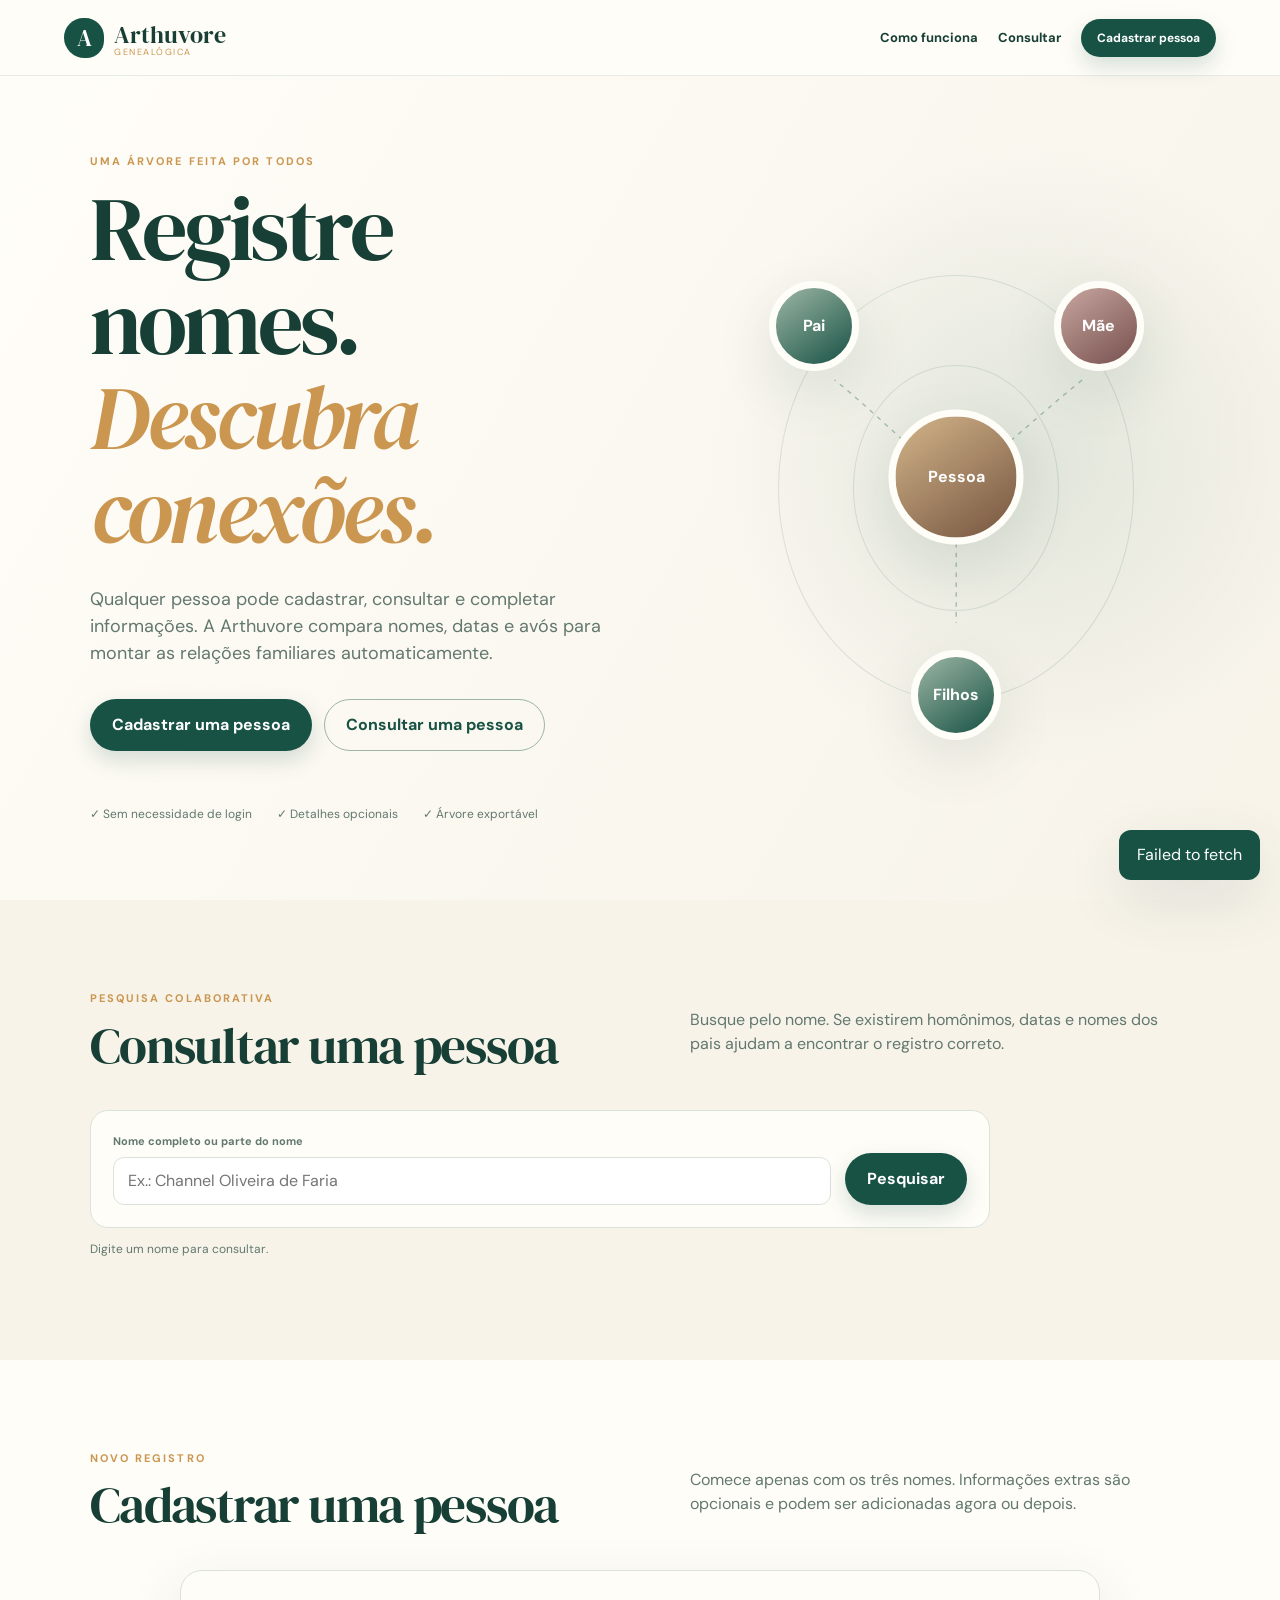
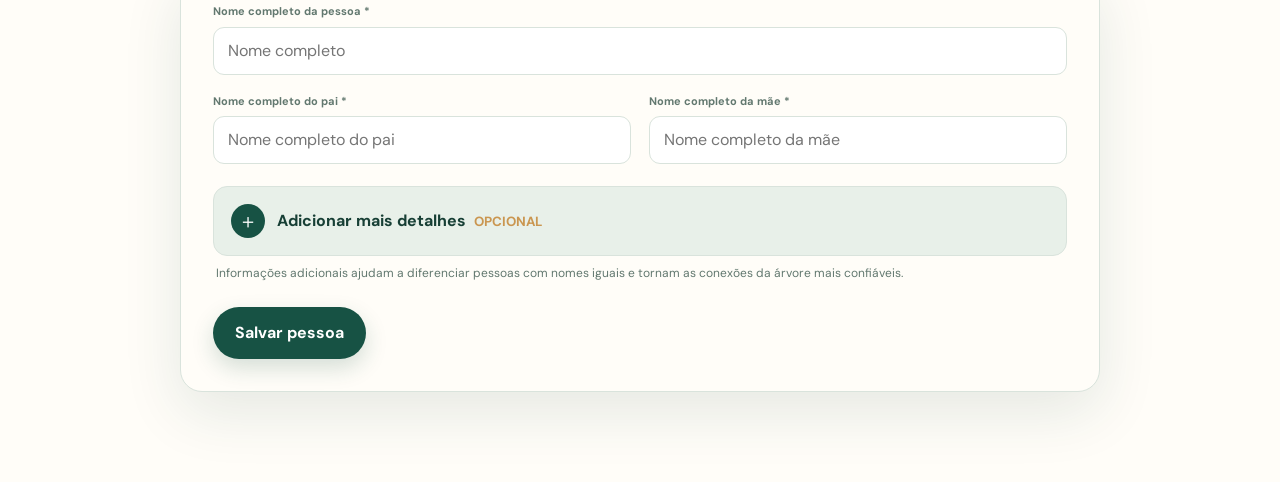
==== commit 1f1165d2: "Update search placeholder example" ====
--- a/index.html
+++ b/index.html
@@ -46,7 +46,7 @@
         <p>Busque pelo nome. Se existirem homônimos, datas e nomes dos pais ajudam a encontrar o registro correto.</p>
       </div>
       <div class="search-box">
-        <label class="field"><span>Nome completo ou parte do nome</span><input id="search-name" type="search" placeholder="Ex.: Ramon Carlos de Faria"></label>
+        <label class="field"><span>Nome completo ou parte do nome</span><input id="search-name" type="search" placeholder="Ex.: Channel Oliveira de Faria"></label>
         <button class="button button-primary" id="search-button" type="button">Pesquisar</button>
       </div>
       <p class="search-hint" id="search-status">Digite um nome para consultar.</p>
